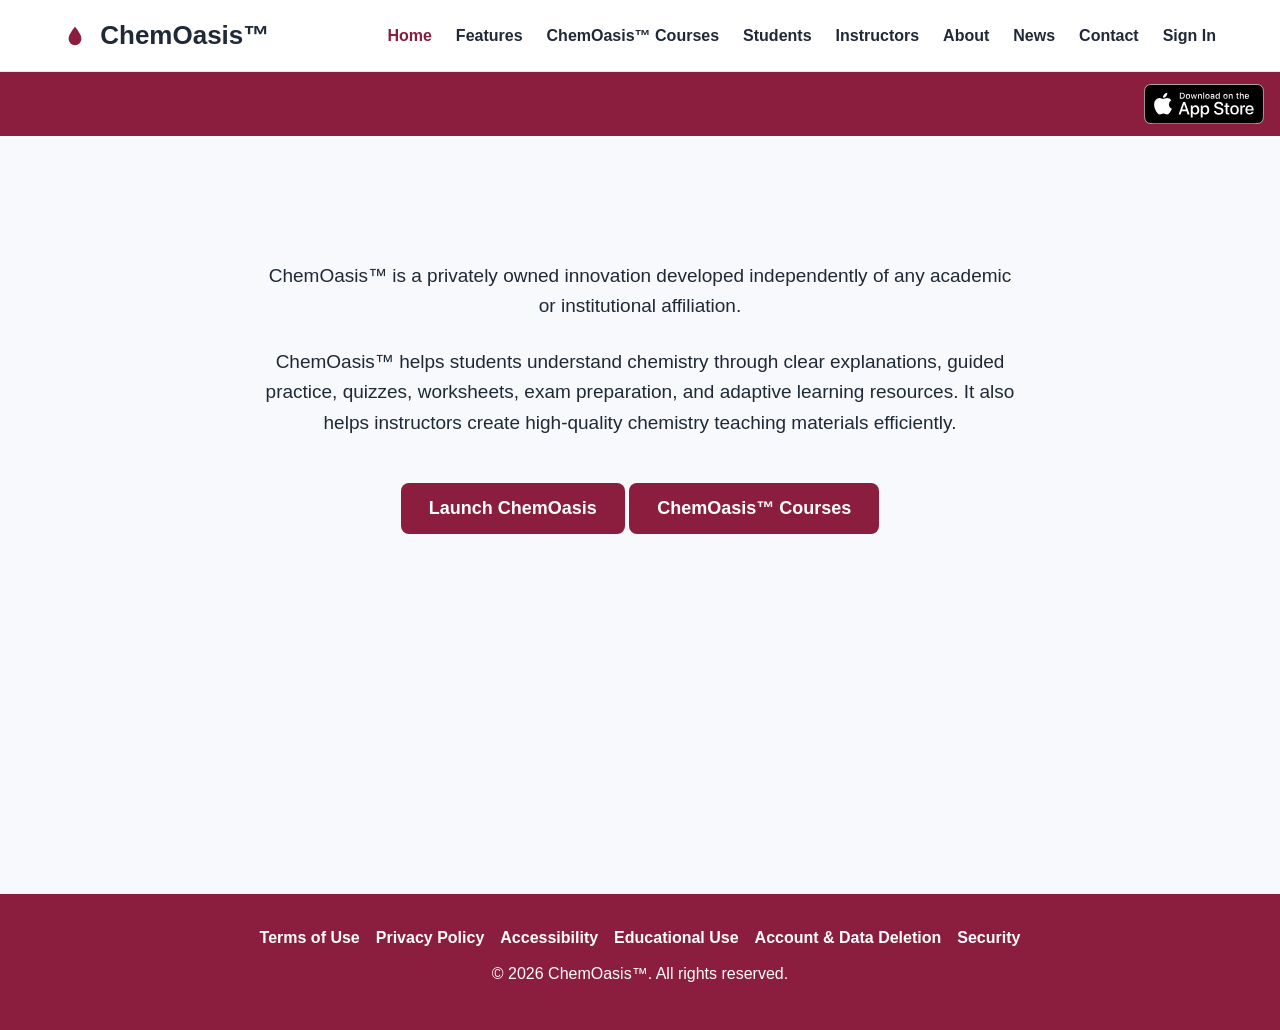
==== index.html @ 5df463ab "Update homepage introduction copy" ====
<!DOCTYPE html>
<html lang="en">
<head>
    <meta charset="UTF-8">
    <meta name="viewport" content="width=device-width, initial-scale=1.0">

    <title>ChemOasis™ | Chemistry Learning and Teaching</title>

    <meta name="description"
          content="ChemOasis™ is an independent chemistry learning and teaching platform for students and instructors.">

    <style>
        body {
            font-family: Arial, sans-serif;
            margin: 0;
            background: #f7f9fc;
            color: #1f2937;
        }

        header {
            background: #ffffff;
            padding: 20px 5%;
            display: flex;
            justify-content: space-between;
            align-items: center;
            border-bottom: 1px solid #e5e7eb;
            position: sticky;
            top: 0;
            z-index: 1000;
        }

        .logo {
            font-size: 26px;
            font-weight: bold;
        }

        nav {
            display: flex;
            gap: 24px;
            align-items: center;
            flex-wrap: wrap;
        }

        nav a {
            color: #1f2937;
            text-decoration: none;
            font-weight: 600;
            cursor: pointer;
        }

        nav a:hover,
        nav a.active {
            color: #8B1E3F;
        }

        .launch-ticker {
    display: flex;
    align-items: center;
    height: 64px;
    background: #8B1E3F;
    color: #ffffff;
    border-bottom: 1px solid #721831;
}

.launch-ticker__message {
    position: relative;
    overflow: hidden;
    height: 100%;
    flex: 1;
    min-width: 0;
}

.launch-ticker__text {
    position: absolute;
    top: 50%;
    left: 0;
    width: max-content;
    color: #ffffff;
    font-size: 15px;
    font-weight: 700;
    letter-spacing: 0.02em;
    white-space: nowrap;
    text-decoration: none;
    transform: translate(-100%, -50%);
    animation: launch-scroll-left-to-right 14s linear infinite;
}

.launch-ticker:hover .launch-ticker__text,
.launch-ticker:focus-within .launch-ticker__text {
    animation-play-state: paused;
}

.app-store-badge {
    flex: none;
    margin: 10px 16px;
    line-height: 0;
}

.app-store-badge img {
    display: block;
    width: auto;
    height: 40px;
}

@keyframes launch-scroll-left-to-right {
    from { transform: translate(-100%, -50%); }
    to { transform: translate(100vw, -50%); }
}
        .page-section {
            display: none;
            min-height: 62vh;
        }

        .page-section.active {
            display: block;
        }

        .hero {
            text-align: center;
            padding: 100px 20px;
        }

        .hero h1 {
            font-size: 52px;
            margin-bottom: 15px;
        }

        .hero h2 {
            font-size: 28px;
            font-weight: normal;
        }

        .hero p {
            font-size: 19px;
            max-width: 750px;
            margin: 25px auto;
            line-height: 1.6;
        }

        .button {
            display: inline-block;
            margin-top: 20px;
            padding: 15px 28px;
            background: #8B1E3F;
            color: white;
            text-decoration: none;
            border-radius: 8px;
            font-size: 18px;
            font-weight: bold;
        }

        .features {
            justify-content: center;
            gap: 25px;
            flex-wrap: wrap;
            padding: 70px 8%;
            text-align: center;
        }

        .features.active {
            display: flex;
        }

        .feature {
            background: white;
            width: 230px;
            padding: 30px;
            border-radius: 12px;
            box-shadow: 0 3px 12px rgba(0,0,0,0.08);
        }

        .founder-photo {
            width: 180px;
            height: 180px;
            object-fit: cover;
            border-radius: 50%;
            margin-bottom: 20px;
            border: 4px solid white;
            box-shadow: 0 4px 12px rgba(0,0,0,0.15);
        }

        footer {
            text-align: center;
            padding: 35px;
            background: #8B1E3F;
            color: white;
        }

        footer p {
            margin: 12px 0;
        }

        .footer-links {
            display: flex;
            justify-content: center;
            gap: 16px;
            flex-wrap: wrap;
            margin-bottom: 18px;
        }

        .footer-links a {
            color: #ffffff;
        }

        .access-note {
            max-width: 760px;
            margin: 24px auto 0;
            padding: 14px 18px;
            border: 0;
            background: transparent;
            color: #475569;
            font-size: 15px;
            line-height: 1.5;
        }

        @media (max-width: 900px) {
            header {
                flex-direction: column;
                gap: 15px;
            }

            nav {
                justify-content: center;
                gap: 15px;
            }

            .hero h1 {
                font-size: 38px;
            }
        }
    @media (max-width: 900px) {
    .launch-ticker__text {
        font-size: 14px;
        animation-duration: 11s;
    }
}

@media (prefers-reduced-motion: reduce) {
    .launch-ticker {
        display: flex;
        align-items: center;
        justify-content: center;
        min-height: 38px;
        height: auto;
        padding: 7px 16px;
        box-sizing: border-box;
        text-align: center;
        flex-wrap: wrap;
        animation: none;
    }

    .launch-ticker__message {
        height: auto;
        flex: 1 1 100%;
    }

    .launch-ticker__text {
        display: block;
        position: static;
        width: auto;
        white-space: normal;
        transform: none;
        animation: none;
    }
}

    </style>
<style>.static-app-store-bar{display:flex;justify-content:flex-end;align-items:center;min-height:64px;background:#8b1e3f;padding:0 16px}.static-app-store-bar a{line-height:0}.static-app-store-bar img{display:block;width:120px;height:40px}.static-app-store-bar a:focus-visible{outline:3px solid white;outline-offset:4px}</style>
</head>

<body>

<header>

    <div class="logo">
    <svg width="22" height="22" viewBox="0 0 24 24"
         xmlns="http://www.w3.org/2000/svg"
         style="vertical-align: -3px; margin-right: 7px;">
<path
    d="M12 2C12 2 5 10 5 15a7 7 0 0 0 14 0c0-5-7-13-7-13z"
    fill="#8B1E3F"/>
    </svg>
    ChemOasis™
</div>

    <nav>
        <a href="#home" data-section="home">Home</a>
        <a href="#features" data-section="features">Features</a>
        <a href="https://app.chemoasis.app/?page=courses">ChemOasis™ Courses</a>
        <a href="#students" data-section="students">Students</a>
        <a href="#instructors" data-section="instructors">Instructors</a>
        <a href="#about" data-section="about">About</a>
        <a href="#news" data-section="news">News</a>
        <a href="#contact" data-section="contact">Contact</a>

        <a href="https://app.chemoasis.app"
           target="_blank">
           Sign In
        </a>
    </nav>

</header>
<div class="static-app-store-bar" aria-label="ChemOasis on the Apple App Store"><a href="https://apps.apple.com/us/app/chemoasis/id6809320316" target="_blank" rel="noopener noreferrer" aria-label="Download ChemOasis on the App Store"><img src="assets/download-on-the-app-store.svg" alt="Download on the App Store" width="120" height="40"></a></div>
    <!-- HOME -->

<section id="home" class="page-section hero active">

    

    

<p>ChemOasis™ is a privately owned innovation developed independently of any academic or institutional affiliation.</p>
    <p>
        ChemOasis™ helps students understand chemistry through clear explanations,
        guided practice, quizzes, worksheets, exam preparation, and adaptive
        learning resources. It also helps instructors create high-quality chemistry
        teaching materials efficiently.
    </p>

    <a class="button"
   href="https://app.chemoasis.app"
   target="_blank">
  Launch ChemOasis
</a>

    <a class="button" href="https://app.chemoasis.app/?page=courses">
        ChemOasis™ Courses
    </a>
    

    

</section>


<!-- FEATURES -->

<section id="features" class="page-section features">

    <div class="feature">

        <h3>Learn Concepts</h3>

        <p>
            Understand chemistry concepts with clear,
            step-by-step explanations.
        </p>

    </div>


    <div class="feature">

        <h3>Practice Questions</h3>

        <p>
            Generate chemistry questions at different
            course and difficulty levels.
        </p>

    </div>


    <div class="feature">

        <h3>Worksheets & Quizzes</h3>

        <p>
            Create customized chemistry worksheets,
            quizzes, and answer keys.
        </p>

    </div>


    <div class="feature">

        <h3>Exam Preparation</h3>

        <p>
            Practice General Chemistry and Organic
            Chemistry with assistance.
        </p>

    </div>

</section>


<!-- STUDENTS -->

<section id="students" class="page-section hero">

    <h2>For Students</h2>

    <p>
        Learn chemistry with clear explanations, guided practice,
        customized questions, worksheets, and exam preparation.
        ChemOasis helps you study at your own pace and strengthen
        difficult chemistry concepts.
    </p>

    <a class="button"
       href="https://app.chemoasis.app"
       target="_blank">
       Start Learning
    </a>

</section>


<!-- INSTRUCTORS -->

<section id="instructors" class="page-section hero">

    <h2>For Instructors</h2>

    <p>
        Create chemistry questions, quizzes, worksheets,
        answer keys, practice problems, and customized
        teaching materials.

        ChemOasis helps instructors save time while creating
        high-quality chemistry learning resources.
    </p>

    <a class="button"
       href="https://app.chemoasis.app"
       target="_blank">
       Create Teaching Materials
    </a>

</section>


<!-- ABOUT -->

<section id="about" class="page-section hero">

    <img
        src="Passport Horizontal 630x810.jpg"
        alt="Manoj K. Manna, Ph.D., Founder and Creator of ChemOasis"
        class="founder-photo"
    >

    <h2>About ChemOasis™</h2>

<p>
    ChemOasis™ is an interactive learning and teaching platform designed
    to make chemistry more visual, interactive, accessible, and engaging
    for students while helping instructors create high-quality educational materials.
</p>

    <p>ChemOasis™ is an independent educational platform.</p>
    <p>
        <strong>Founded September 1, 2026</strong>
    </p>


    <p>
        <strong>Mission:</strong>

        Make science easier to understand,
        accessible to learn, and exciting to explore.
    </p>


    <p>
        <strong>Vision:</strong>

        Build a lasting learning environment where students,
        regardless of background or location, can find excellent
        teaching, practice, mentorship, and scientific curiosity.
    </p>

    <p>
        <strong>Long-Term Aspiration:</strong>

        Establish a permanent educational presence in the
        United States that combines digital learning with
        physical spaces for science education, experimentation,
        mentorship, and community engagement.
    </p>


<h3>Founder &amp; Creator</h3>
    
<p>
    ChemOasis™ was created and founded by Manoj K. Manna, Ph.D.,
    a chemistry educator and researcher with experience in chemistry
    teaching and interdisciplinary scientific research.
</p>

</section>


<!-- NEWS -->

<section id="news" class="page-section hero">

    <h2>News &amp; Updates</h2>

    <h3>Official Launch — October 1, 2026</h3>

    <p>
        ChemOasis™ is preparing to launch as an independent chemistry
        learning and teaching platform. Complimentary limited access will
        initially be available to eligible verified U.S. academic users,
        subject to usage allowances and service availability.
    </p>

    <p>
        Future public announcements, educational updates, and major
        ChemOasis™ milestones will be shared here.
    </p>

</section>


<!-- CONTACT -->

<section id="contact" class="page-section hero">

    <h2>Contact ChemOasis™</h2>

    <p>
        For questions, potential collaborations, educational opportunities,
        or inquiries about ChemOasis™, please contact:
    </p>

    <p>
        References to institutions or affiliations do not imply endorsement,
        sponsorship, or partnership.
    </p>

    <p>
        ChemOasis is a privately owned innovation developed independently of any academic or institutional affiliation.
    </p>

    <p>
        <strong>Manoj K. Manna, Ph.D.</strong>
        <br>
        Founder &amp; Creator, ChemOasis™
    </p>

</section>


<!-- FOOTER -->

<footer>

    <nav class="footer-links" aria-label="Legal and support">
        <a href="terms.html">Terms of Use</a>
        <a href="privacy.html">Privacy Policy</a>
        <a href="accessibility.html">Accessibility</a>
        <a href="educational-use.html">Educational Use</a>
        <a href="account-deletion.html">Account &amp; Data Deletion</a>
        <a href="security.html">Security</a>
    </nav>

    <p>© 2026 ChemOasis™. All rights reserved.</p>

</footer>


<script>

    const sectionLinks =
        document.querySelectorAll('nav a[data-section]');

    const sections =
        document.querySelectorAll('.page-section');


    function showSection(sectionId) {

        sections.forEach(section => {

            section.classList.remove('active');

        });


        sectionLinks.forEach(link => {

            link.classList.remove('active');

        });


        const targetSection =
            document.getElementById(sectionId);


        if (targetSection) {

            targetSection.classList.add('active');

        }


        const activeLink =
            document.querySelector(
                `nav a[data-section="${sectionId}"]`
            );


        if (activeLink) {

            activeLink.classList.add('active');

        }


        window.scrollTo({
            top: 0,
            behavior: 'smooth'
        });

    }


    sectionLinks.forEach(link => {

        link.addEventListener(
            'click',
            function(event) {

                event.preventDefault();


                const sectionId =
                    this.getAttribute('data-section');


                history.pushState(
                    null,
                    '',
                    '#' + sectionId
                );


                showSection(sectionId);

            }
        );

    });


    function loadStartingSection() {

        const requestedSection =
            window.location.hash.replace('#', '');


        if (
            requestedSection &&
            document.getElementById(requestedSection)
        ) {

            showSection(requestedSection);

        }

        else {

            showSection('home');

            history.replaceState(
                null,
                '',
                '#home'
            );

        }

    }


    window.addEventListener(
        'popstate',
        loadStartingSection
    );


    loadStartingSection();


</script>


</body>
</html>
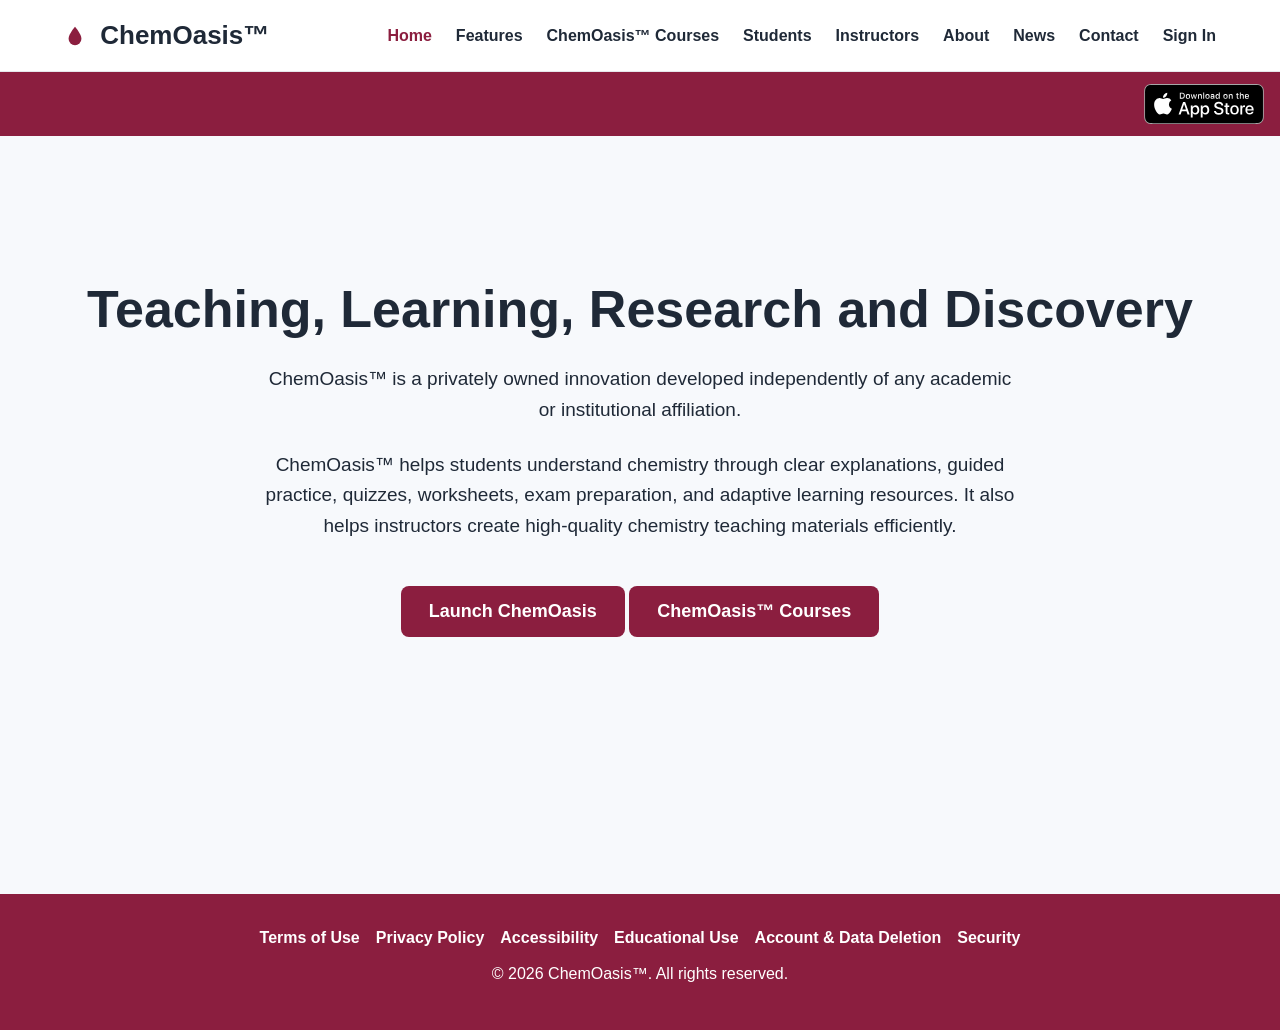
==== commit 9b3668bf: "Add homepage headline" ====
--- a/index.html
+++ b/index.html
@@ -303,7 +303,7 @@
 <div class="static-app-store-bar" aria-label="ChemOasis on the Apple App Store"><a href="https://apps.apple.com/us/app/chemoasis/id6809320316" target="_blank" rel="noopener noreferrer" aria-label="Download ChemOasis on the App Store"><img src="assets/download-on-the-app-store.svg" alt="Download on the App Store" width="120" height="40"></a></div>
     <!-- HOME -->
 
-<section id="home" class="page-section hero active">
+<section id="home" class="page-section hero active"><h1>Teaching, Learning, Research and Discovery</h1>
 
     
 
@@ -445,51 +445,20 @@
 
     <h2>About ChemOasis™</h2>
 
-<p>
-    ChemOasis™ is an interactive learning and teaching platform designed
-    to make chemistry more visual, interactive, accessible, and engaging
-    for students while helping instructors create high-quality educational materials.
-</p>
-
-    <p>ChemOasis™ is an independent educational platform.</p>
-    <p>
-        <strong>Founded September 1, 2026</strong>
-    </p>
-
-
-    <p>
-        <strong>Mission:</strong>
-
-        Make science easier to understand,
-        accessible to learn, and exciting to explore.
-    </p>
-
-
-    <p>
-        <strong>Vision:</strong>
-
-        Build a lasting learning environment where students,
-        regardless of background or location, can find excellent
-        teaching, practice, mentorship, and scientific curiosity.
-    </p>
-
-    <p>
-        <strong>Long-Term Aspiration:</strong>
-
-        Establish a permanent educational presence in the
-        United States that combines digital learning with
-        physical spaces for science education, experimentation,
-        mentorship, and community engagement.
-    </p>
+<p>ChemOasis™ is an independent learning platform that makes chemistry more visual, accessible, and engaging for students, while helping instructors create high-quality teaching materials.</p>
+
+    
+    <p>
+        <strong>Established: September 1, 2026</strong>
+    </p>
+
+
+    <h3>Mission &amp; Vision</h3><p>To make science accessible to learn, easy to understand, and compelling to explore — building a lasting learning environment for students of every background and location, and ultimately creating a permanent U.S. presence that integrates digital learning with physical spaces for hands-on science education, experimentation, mentorship, and community engagement.</p>
 
 
 <h3>Founder &amp; Creator</h3>
     
-<p>
-    ChemOasis™ was created and founded by Manoj K. Manna, Ph.D.,
-    a chemistry educator and researcher with experience in chemistry
-    teaching and interdisciplinary scientific research.
-</p>
+<p>Manoj K. Manna, Ph.D. — chemistry educator and researcher.</p>
 
 </section>
 
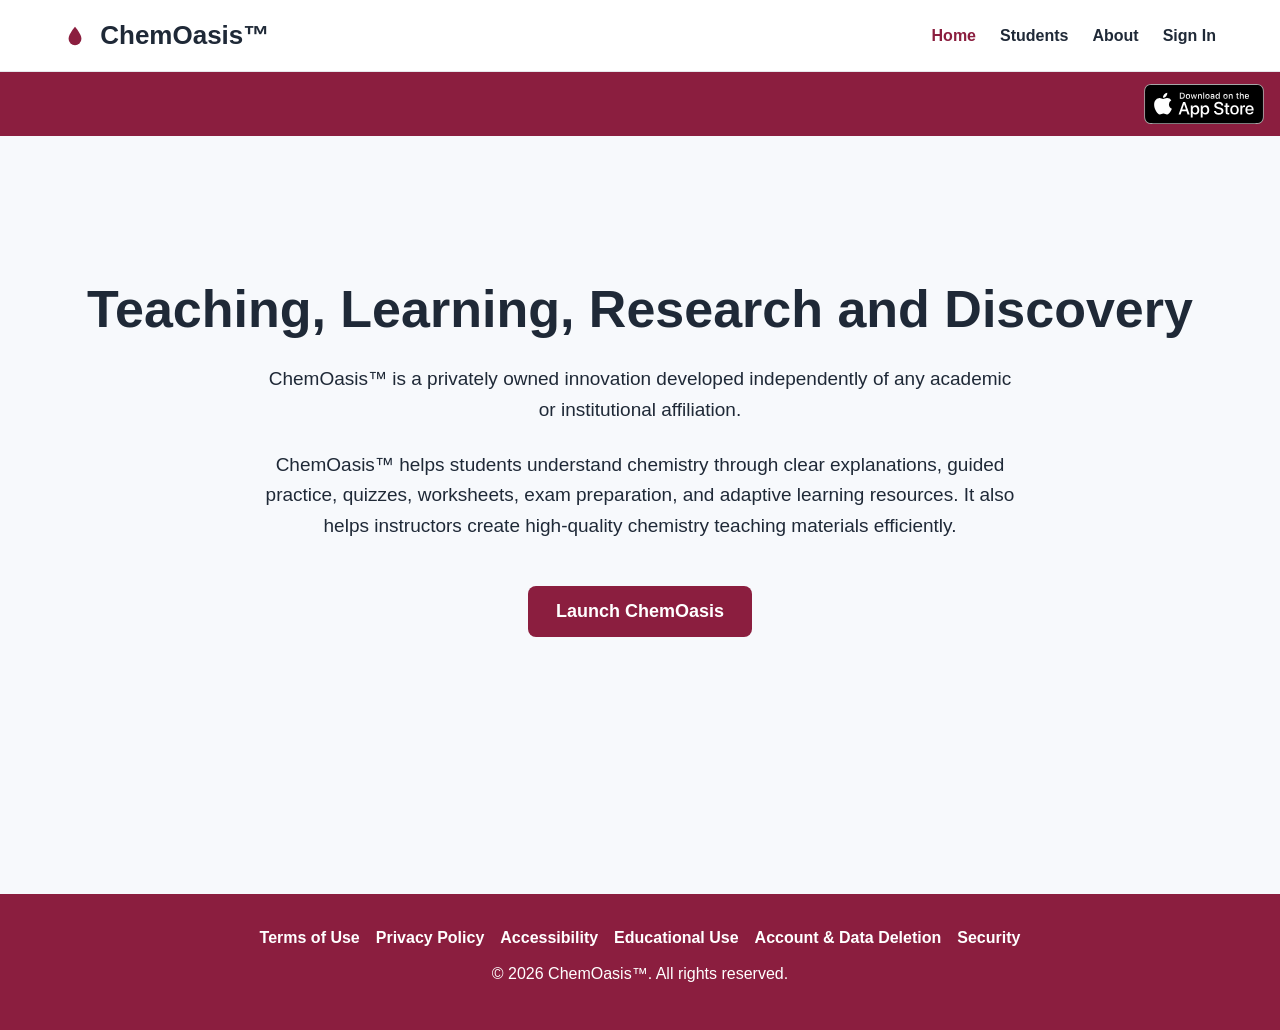
==== commit b50ce5ab: "Simplify public site navigation" ====
--- a/index.html
+++ b/index.html
@@ -285,13 +285,8 @@
 
     <nav>
         <a href="#home" data-section="home">Home</a>
-        <a href="#features" data-section="features">Features</a>
-        <a href="https://app.chemoasis.app/?page=courses">ChemOasis™ Courses</a>
         <a href="#students" data-section="students">Students</a>
-        <a href="#instructors" data-section="instructors">Instructors</a>
         <a href="#about" data-section="about">About</a>
-        <a href="#news" data-section="news">News</a>
-        <a href="#contact" data-section="contact">Contact</a>
 
         <a href="https://app.chemoasis.app"
            target="_blank">
@@ -322,13 +317,6 @@
    target="_blank">
   Launch ChemOasis
 </a>
-
-    <a class="button" href="https://app.chemoasis.app/?page=courses">
-        ChemOasis™ Courses
-    </a>
-    
-
-    
 
 </section>
 
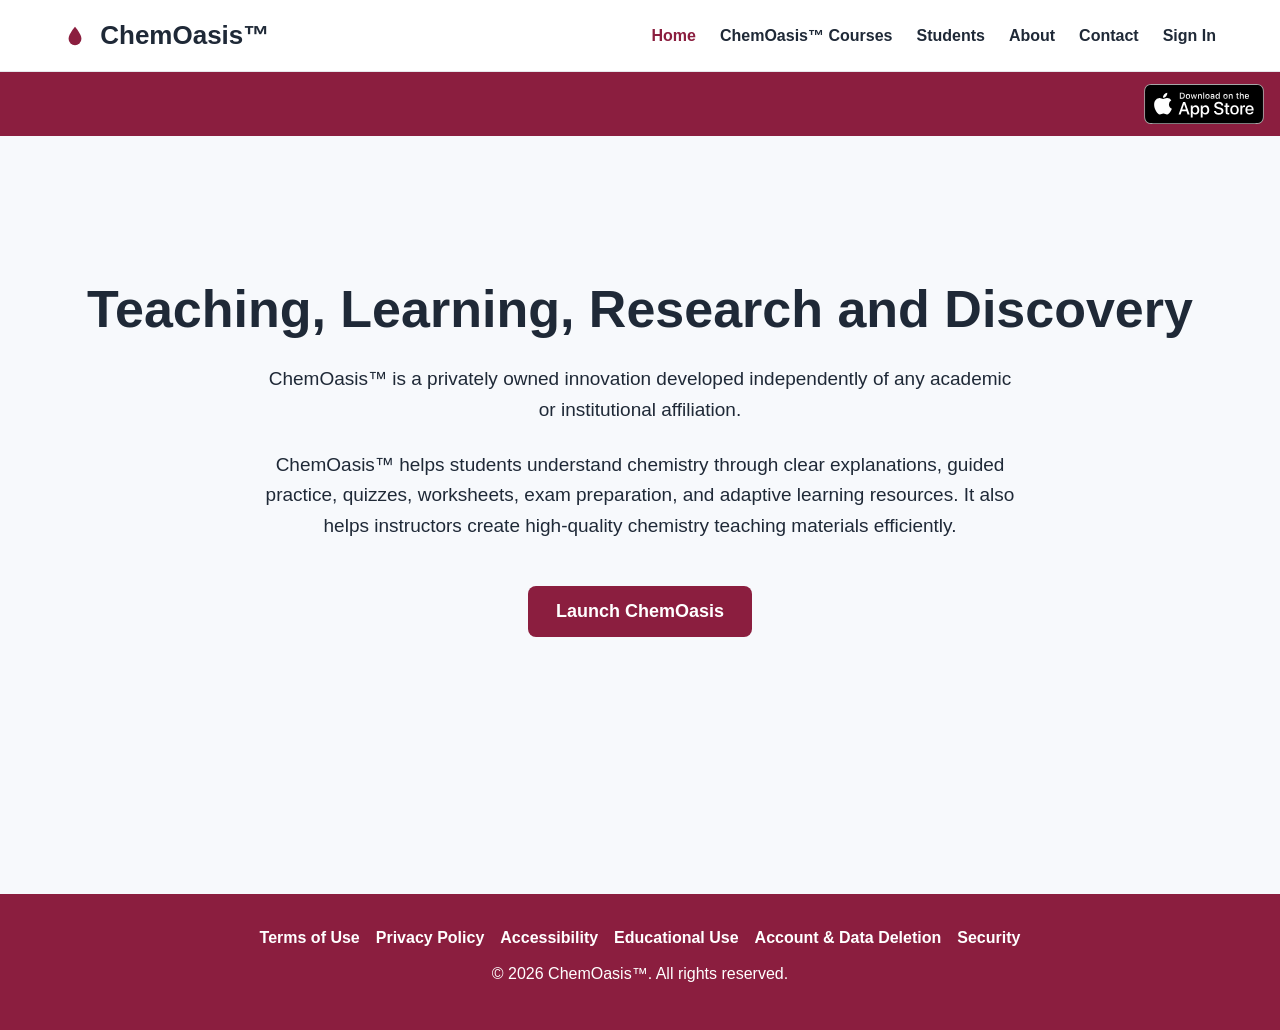
==== commit bc567f9f: "Restore courses and contact navigation links" ====
--- a/index.html
+++ b/index.html
@@ -285,8 +285,10 @@
 
     <nav>
         <a href="#home" data-section="home">Home</a>
+        <a href="https://app.chemoasis.app/?page=courses">ChemOasis™ Courses</a>
         <a href="#students" data-section="students">Students</a>
         <a href="#about" data-section="about">About</a>
+        <a href="#contact" data-section="contact">Contact</a>
 
         <a href="https://app.chemoasis.app"
            target="_blank">
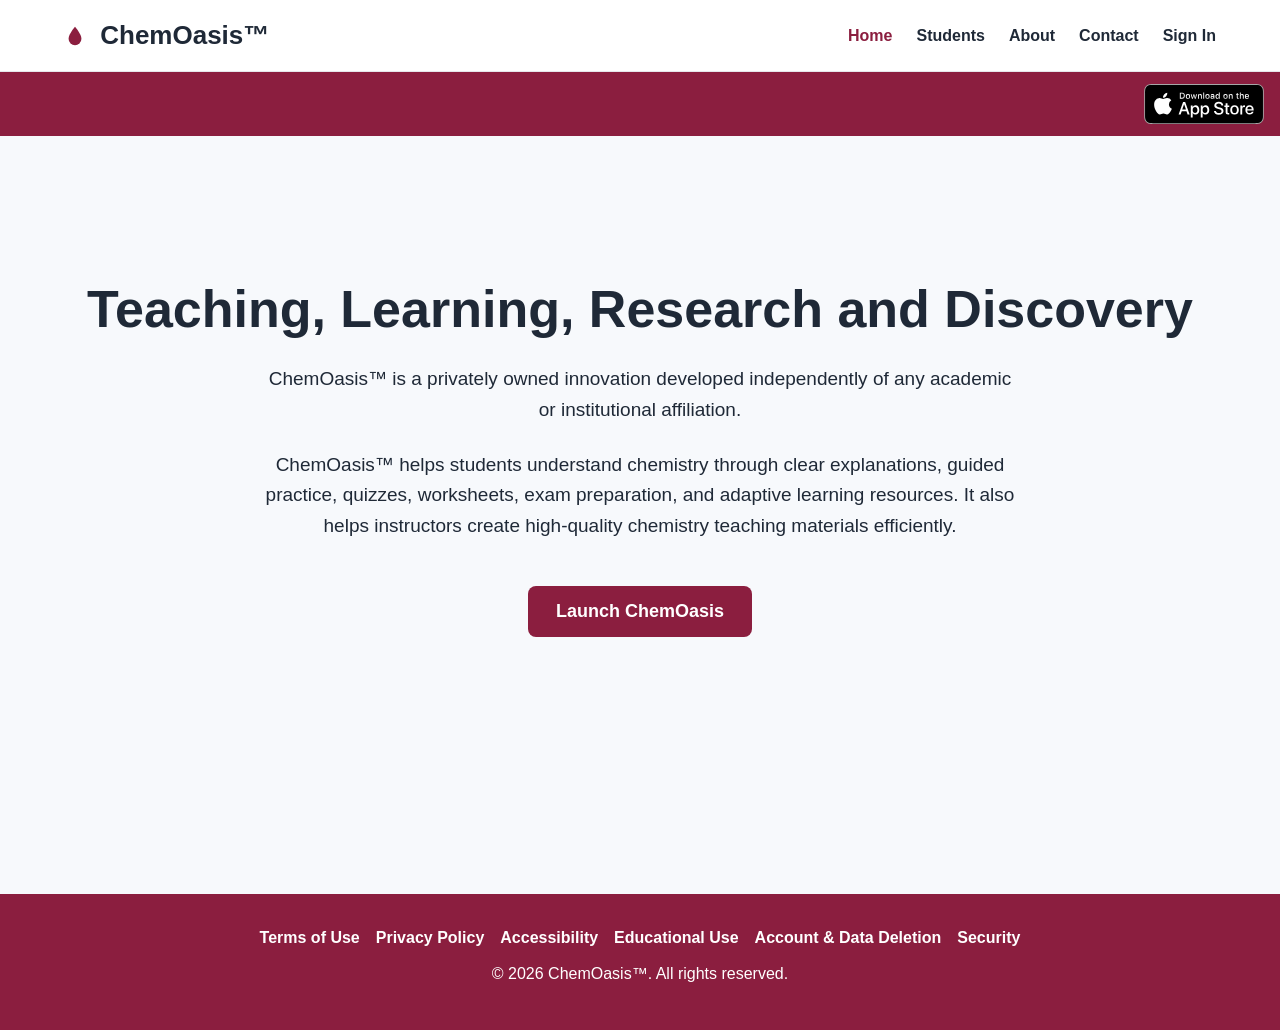
==== commit 3529f1b7: "Move ChemOasis Courses link into app tools navigation" ====
--- a/index.html
+++ b/index.html
@@ -285,7 +285,6 @@
 
     <nav>
         <a href="#home" data-section="home">Home</a>
-        <a href="https://app.chemoasis.app/?page=courses">ChemOasis™ Courses</a>
         <a href="#students" data-section="students">Students</a>
         <a href="#about" data-section="about">About</a>
         <a href="#contact" data-section="contact">Contact</a>
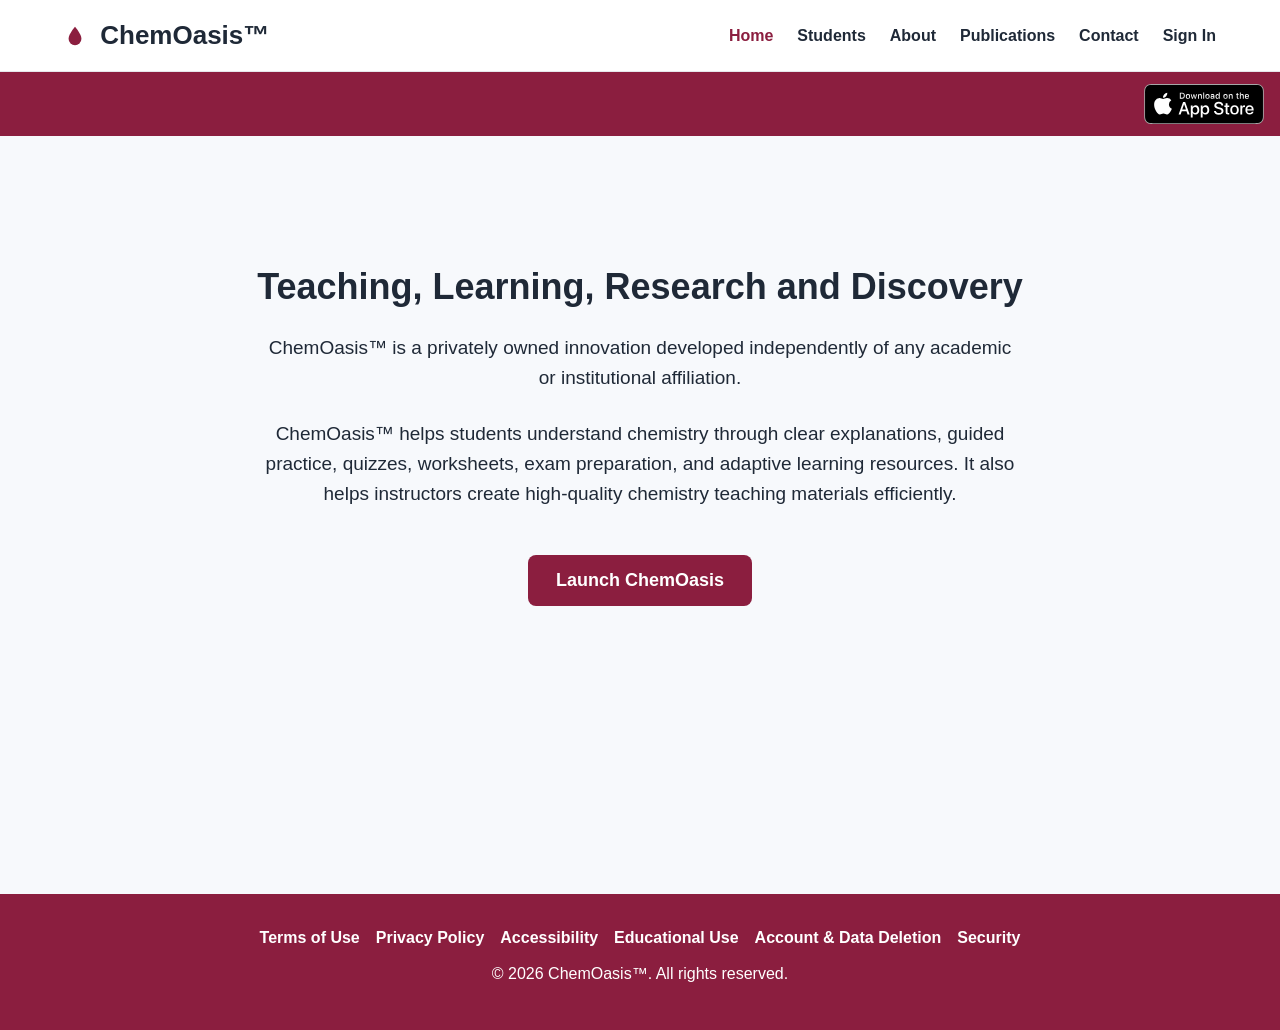
==== commit 2fc1de59: "Add Publications page and refine homepage typography" ====
--- a/index.html
+++ b/index.html
@@ -121,7 +121,7 @@
         }
 
         .hero h1 {
-            font-size: 52px;
+            font-size: 36px;
             margin-bottom: 15px;
         }
 
@@ -225,7 +225,7 @@
             }
 
             .hero h1 {
-                font-size: 38px;
+                font-size: 28px;
             }
         }
     @media (max-width: 900px) {
@@ -287,6 +287,7 @@
         <a href="#home" data-section="home">Home</a>
         <a href="#students" data-section="students">Students</a>
         <a href="#about" data-section="about">About</a>
+        <a href="#publications" data-section="publications">Publications</a>
         <a href="#contact" data-section="contact">Contact</a>
 
         <a href="https://app.chemoasis.app"
@@ -447,10 +448,19 @@
 
 <h3>Founder &amp; Creator</h3>
     
-<p>Manoj K. Manna, Ph.D. — chemistry educator and researcher.</p>
-
-</section>
-
+<p>Manoj K. Manna, Ph.D., Chemistry Educator and Researcher.</p>
+
+</section>
+
+
+<!-- PUBLICATIONS -->
+<section id="publications" class="page-section hero" aria-labelledby="publications-title">
+    <h2 id="publications-title">ChemOasis™ Publications</h2>
+    <p style="color:#8B1E3F;font-weight:600;letter-spacing:.08em;text-transform:uppercase;">Coming soon</p>
+    <h3>Research, insights, and educational perspectives</h3>
+    <p>This space will feature publications related to ChemOasis™ and its work in chemistry learning, teaching, and research.</p>
+    <p>Publication details and links will appear here as they become available.</p>
+</section>
 
 <!-- NEWS -->
 
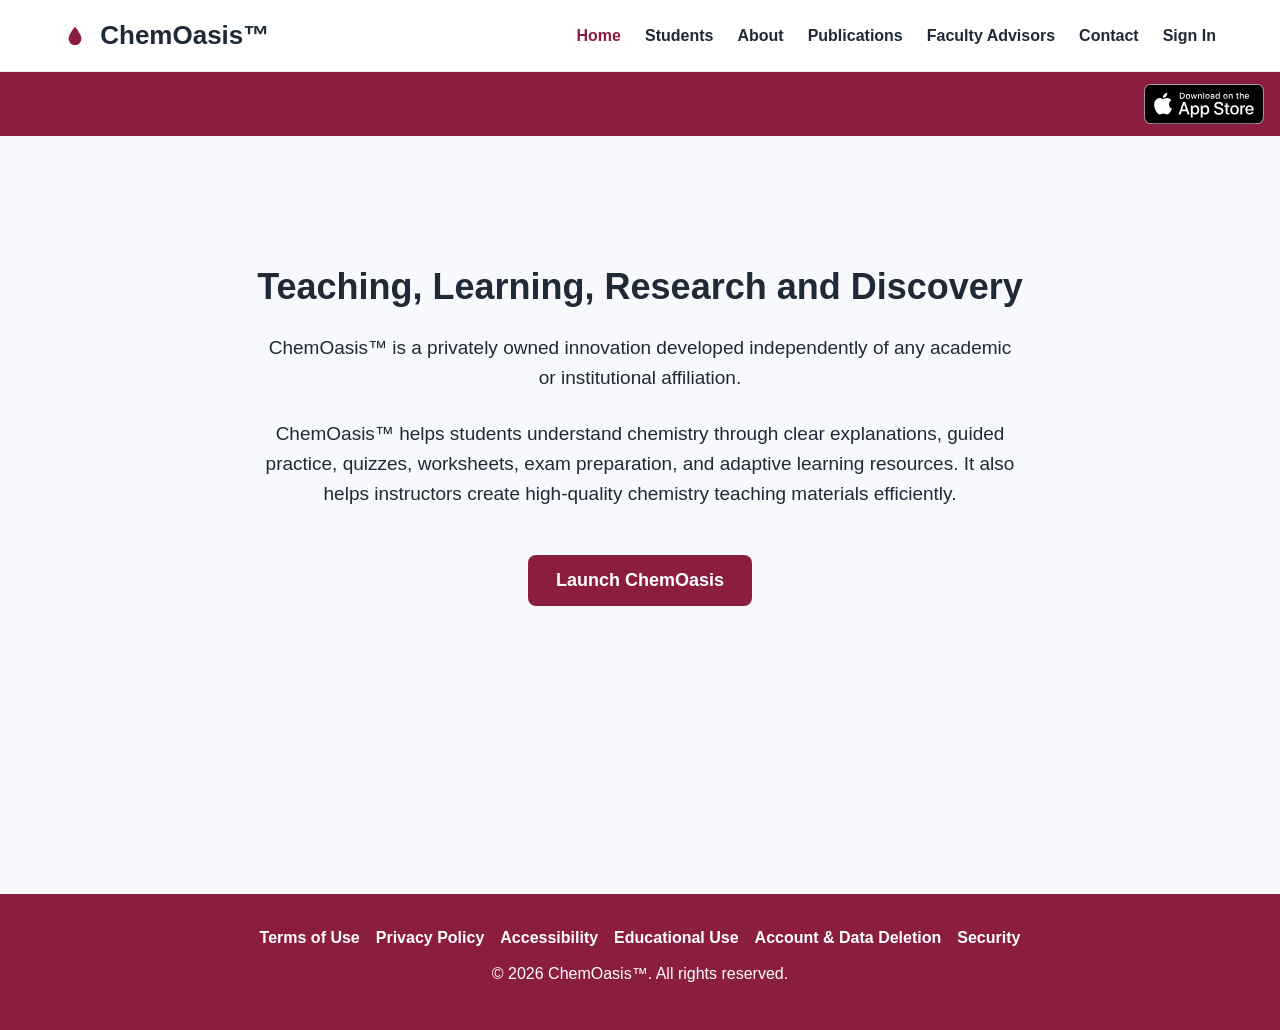
==== commit c2af24af: "Add Faculty Advisors page to public navigation" ====
--- a/index.html
+++ b/index.html
@@ -288,6 +288,7 @@
         <a href="#students" data-section="students">Students</a>
         <a href="#about" data-section="about">About</a>
         <a href="#publications" data-section="publications">Publications</a>
+        <a href="#faculty-advisors" data-section="faculty-advisors">Faculty Advisors</a>
         <a href="#contact" data-section="contact">Contact</a>
 
         <a href="https://app.chemoasis.app"
@@ -484,6 +485,15 @@
 
 </section>
 
+
+<!-- FACULTY ADVISORS -->
+<section id="faculty-advisors" class="page-section hero" aria-labelledby="faculty-advisors-title">
+    <h2 id="faculty-advisors-title">Faculty Advisors</h2>
+    <h3>Academic guidance for chemistry teaching and learning</h3>
+    <p>This page will introduce the faculty members who advise ChemOasis™ on chemistry education, scientific accuracy, and educational development.</p>
+    <p>Advisor profiles will be added here as their details are confirmed and approved.</p>
+    <p>Advisors participate in a personal capacity. Listed affiliations identify their academic roles and do not imply institutional endorsement of ChemOasis™.</p>
+</section>
 
 <!-- CONTACT -->
 
